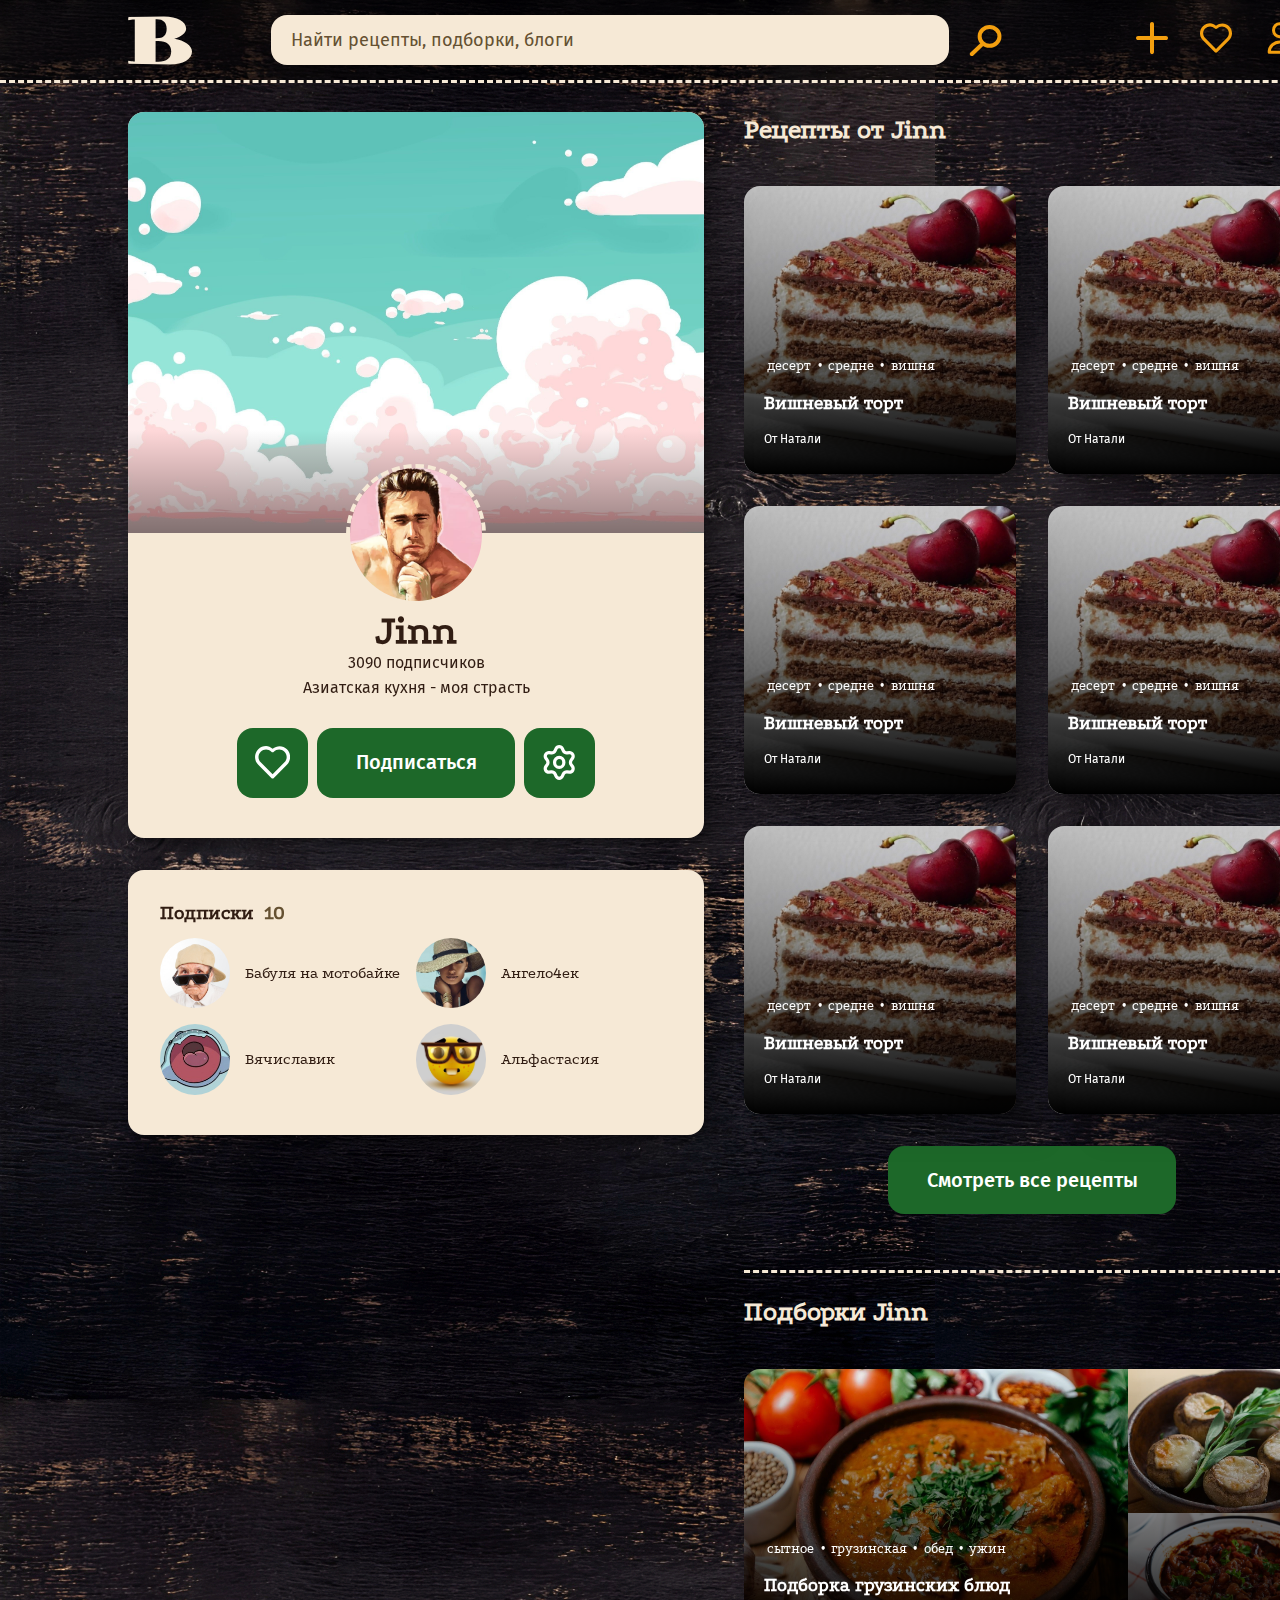
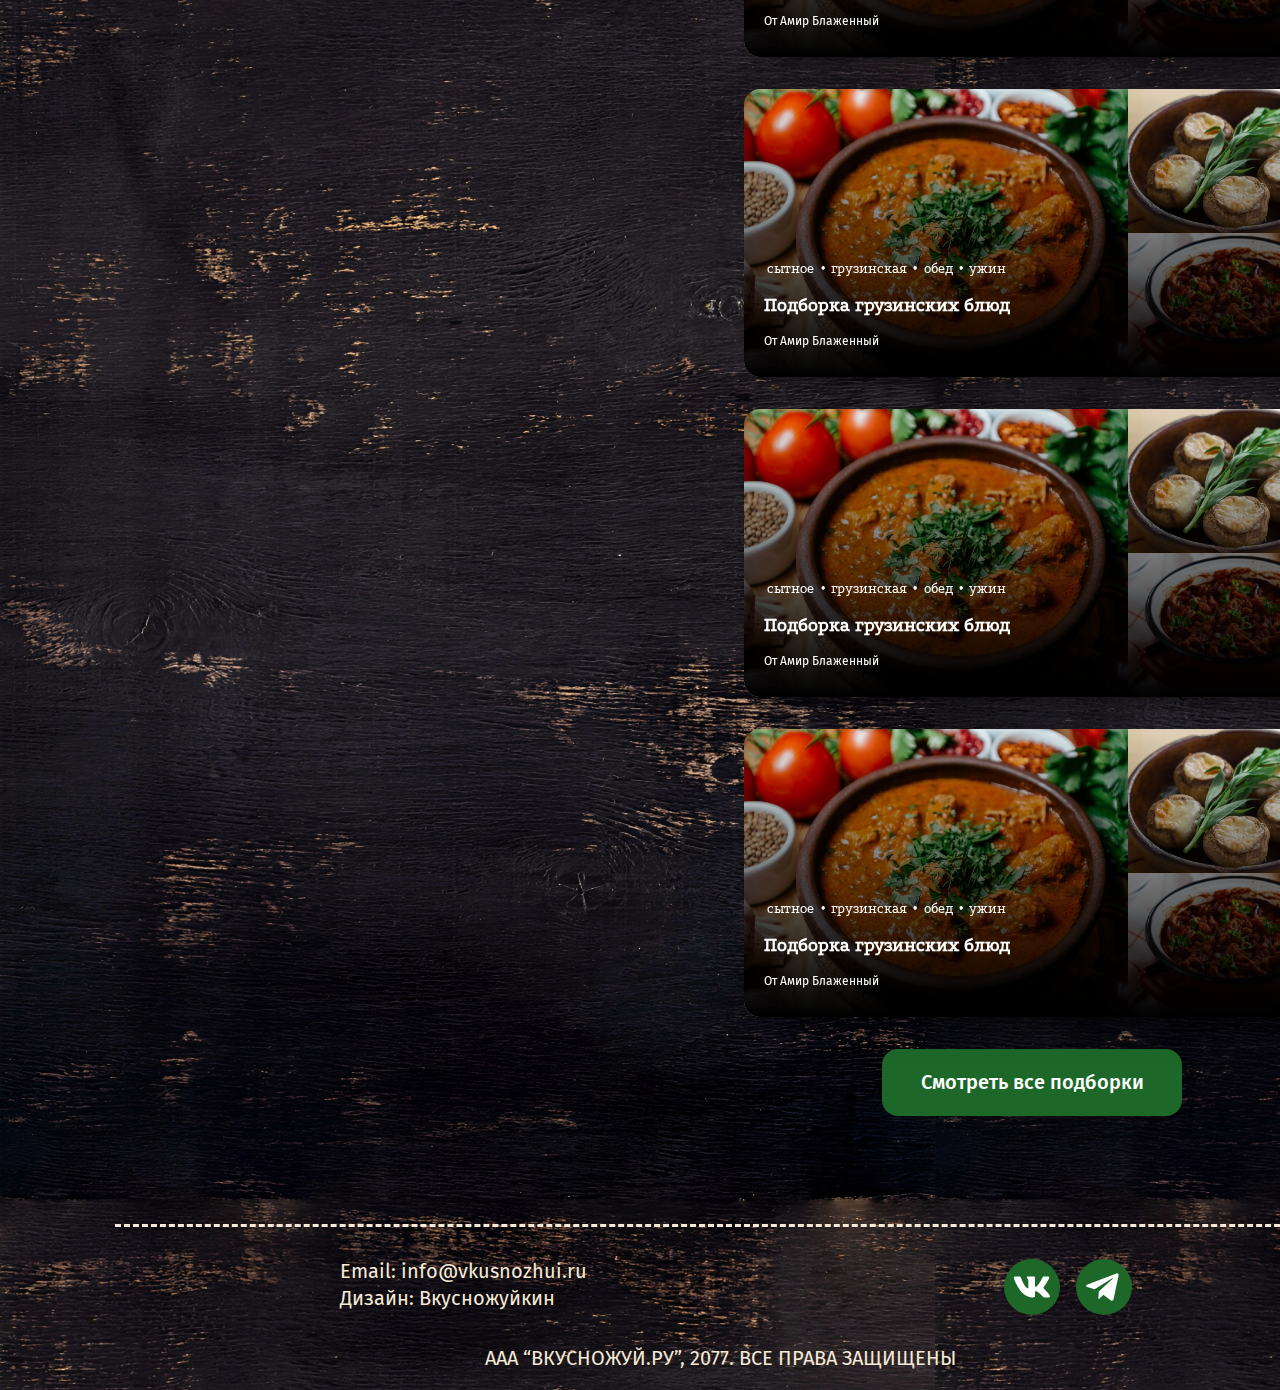
==== blog.html @ 27b890f5 "full-site" ====
<!DOCTYPE html>
<html lang="ru">
<head>
    <meta charset="UTF-8">
    <meta http-equiv="X-UA-Compatible" content="IE=edge">
    <meta name="viewport" content="width=device-width">
    <title>Jinn</title>

    <meta name="description" content="Ищи новые рецепты, сохраняй их в свою книгу и делись своими шедеврами с другими пользователями!"> 
    <!--Уникальное описание страницы. Используется парсерами URL-адресов в социальных сетях, таких как Twitter или Facebook.-->
    <meta property="og:title" content="Unique page title - My Site">
    <!--Изображение, отображаемое, когда вы делитесь ссылкой на страницу в социальных сетях, приложениях чата или других сайтах, которые очищают URL-адреса.-->
    <meta property="og:image" content="image.jpg">
    <meta name="theme-color" content="#311D13">
    <link rel="stylesheet" href="css/blog.css">
</head>
<body>
    <div class="container">
        <header class="header">
            <div class="container__header">
                <a href="./index.html" class="header__logo" style="background-image: url(../svg/logo.svg);"></a>  
                <div class="header__search">
                    <form class="search-form">
                        <div class="search-form__content">
                            <input class="search-form__input" type="text" placeholder="Найти рецепты, подборки, блоги">
                            <img class="search-form__button" src="svg/search.svg" alt="Найти">
                        </div>
                    </form>
                </div>
                <nav class="header__nav">
                    <ul class="header__nav-list">
                        <li class="header__nav-item">
                            <a href="./form-recept.html"><img class="header__nav-item-img" src="svg/plus.svg" alt="Записать новый рецепт"></a>
                        </li>
                        <li class="header__nav-item">
                            <a href="./search.html"><img class="header__nav-item-img" src="svg/heart.svg" alt="Моя книга рецептов"></a>
                        </li>
                        <li class="header__nav-item">
                            <a href="./blog.html"><img class="header__nav-item-img" src="svg/user.svg" alt="Моя страница"></a>
                        </li>
                    </ul>
                </nav>
            </div>
        </header>
        <main class="main-blog">
            <section class="main-blog__profile">
                <div class="main-blog__sticky">
                    <article class="main-blog__profile-user">
                        <div class="profile-user__background">
                            <div class="profile-user__background-overlay"></div>
                            <div class="profile-user__background-img" style="background-image: url(jpg/background-profile.jpg);"></div>
                        </div>
                        <div class="profile-user__avatar">
                            <a href="blog.html">
                                <div class="profile-user__circle">
                                    <div class="profile-user__avatar-img" style="background-image: url(jpg/avatar-jinn.jpg);"></div>
                                </div>
                            </a>
                        </div>
    
                        <div class="profile-user__info">
                            <h2 class="profile-user__info-name">Jinn</h2>
                            <div class="profile-user__info-subs">
                                <span class="info-subs__value">3090</span>
                                <span class="info-subs__value-type">подписчиков</span>
                            </div>
                            <p class="profile-user__info-desc">Азиатская кухня - моя страсть</p>
                        </div>
                        <div class="profile-user__buttons">
                            <button class="profile-user__button-main" >
                                <svg class="profile-user__button-icon">
                                    <use href="svg/sprite.svg#like"></use>
                                </svg>
                            </button>
                            <button class="profile-user__button">Подписаться</button>
                            <button class="profile-user__button-main" id="btn-setting">
                                <svg class="profile-user__button-icon">
                                    <use href="svg/sprite.svg#setting"></use>
                                </svg>
                            </button>
                        </div>
                    </article>
                    <article class="main-blog__profile-sub">
                        <div class="profile-sub__title">
                            <span class="profile-sub__title-type">Подписки</span>
                            <span class="profile-sub__title-value">10</span>
                        </div>
                        <div class="profile-sub__blogs">
                            <a href="#">
                                <div class="profile-sub__blog">
                                    <div class="blog__circle">
                                        <div class="blog__avatar" style="background-image: url(jpg/avatar-grand.jpg);"></div>
                                    </div>
                                    <p class="blog__name">Бабуля на мотобайке</p>
                                </div>
                            </a>
                            <a href="#">
                                <div class="profile-sub__blog">
                                    <div class="blog__circle">
                                        <div class="blog__avatar" style="background-image: url(jpg/avatar-angel.jpg);"></div>
                                    </div>
                                    <p class="blog__name">Ангело4ек</p>
                                </div>
                            </a>
                            <a href="#">
                                <div class="profile-sub__blog">
                                    <div class="blog__circle">
                                        <div class="blog__avatar" style="background-image: url(jpg/slav.jpg);"></div>
                                    </div>
                                    <p class="blog__name">Вячиславик</p>
                                </div>
                            </a>
                            <a href="#">
                                <div class="profile-sub__blog">
                                    <div class="blog__circle">
                                        <div class="blog__avatar" style="background-image: url(jpg/avatar-nast.jpg);"></div>
                                    </div>
                                    <p class="blog__name">Альфастасия</p>
                                </div>
                            </a>
                        </div>
                    </article>
                </div>
            </section>
            <section class="main-blog__content">
                <section class="main-blog__content-recepts">
                    <h2 class="recepts__title">Рецепты от Jinn</h2>
                    <div class="recepts__content">
                        <article class="recipe-modul">
                            <div class="recipe-module__overlay"></div>
                            <div class="recipe-module__image" style="background-image: url(jpg/preview/1.jpg);"></div>
                            <div class="recipe-module__content">
                                <ul class="recipe-block__tegs">
                                    <li class="recipe-block__tegs-item">
                                        <a class="recipe-block__tegs-a" href="#">десерт</a>
                                    </li>
                                    <li class="recipe-block__tegs-item">•</li>
                                    <li class="recipe-block__tegs-item">
                                        <a class="recipe-block__tegs-a" href="#">средне</a>
                                    </li>
                                    <li class="recipe-block__tegs-item">•</li>
                                    <li class="recipe-block__tegs-item">
                                        <a class="recipe-block__tegs-a" href="#">вишня</a>
                                    </li>
                                </ul>
                                <h3 сlass="recipe-block__chapter">Вишневый торт</h3>
                                <p class="recipe-block__user">От Натали</p>
                            </div>
                        </article>
                        <article class="recipe-modul">
                            <div class="recipe-module__overlay"></div>
                            <div class="recipe-module__image" style="background-image: url(jpg/preview/1.jpg);"></div>
                            <div class="recipe-module__content">
                                <ul class="recipe-block__tegs">
                                    <li class="recipe-block__tegs-item">
                                        <a class="recipe-block__tegs-a" href="#">десерт</a>
                                    </li>
                                    <li class="recipe-block__tegs-item">•</li>
                                    <li class="recipe-block__tegs-item">
                                        <a class="recipe-block__tegs-a" href="#">средне</a>
                                    </li>
                                    <li class="recipe-block__tegs-item">•</li>
                                    <li class="recipe-block__tegs-item">
                                        <a class="recipe-block__tegs-a" href="#">вишня</a>
                                    </li>
                                </ul>
                                <h3 сlass="recipe-block__chapter">Вишневый торт</h3>
                                <p class="recipe-block__user">От Натали</p>
                            </div>
                        </article>
                        <article class="recipe-modul">
                            <div class="recipe-module__overlay"></div>
                            <div class="recipe-module__image" style="background-image: url(jpg/preview/1.jpg);"></div>
                            <div class="recipe-module__content">
                                <ul class="recipe-block__tegs">
                                    <li class="recipe-block__tegs-item">
                                        <a class="recipe-block__tegs-a" href="#">десерт</a>
                                    </li>
                                    <li class="recipe-block__tegs-item">•</li>
                                    <li class="recipe-block__tegs-item">
                                        <a class="recipe-block__tegs-a" href="#">средне</a>
                                    </li>
                                    <li class="recipe-block__tegs-item">•</li>
                                    <li class="recipe-block__tegs-item">
                                        <a class="recipe-block__tegs-a" href="#">вишня</a>
                                    </li>
                                </ul>
                                <h3 сlass="recipe-block__chapter">Вишневый торт</h3>
                                <p class="recipe-block__user">От Натали</p>
                            </div>
                        </article>
                        <article class="recipe-modul">
                            <div class="recipe-module__overlay"></div>
                            <div class="recipe-module__image" style="background-image: url(jpg/preview/1.jpg);"></div>
                            <div class="recipe-module__content">
                                <ul class="recipe-block__tegs">
                                    <li class="recipe-block__tegs-item">
                                        <a class="recipe-block__tegs-a" href="#">десерт</a>
                                    </li>
                                    <li class="recipe-block__tegs-item">•</li>
                                    <li class="recipe-block__tegs-item">
                                        <a class="recipe-block__tegs-a" href="#">средне</a>
                                    </li>
                                    <li class="recipe-block__tegs-item">•</li>
                                    <li class="recipe-block__tegs-item">
                                        <a class="recipe-block__tegs-a" href="#">вишня</a>
                                    </li>
                                </ul>
                                <h3 сlass="recipe-block__chapter">Вишневый торт</h3>
                                <p class="recipe-block__user">От Натали</p>
                            </div>
                        </article>
                        <article class="recipe-modul">
                            <div class="recipe-module__overlay"></div>
                            <div class="recipe-module__image" style="background-image: url(jpg/preview/1.jpg);"></div>
                            <div class="recipe-module__content">
                                <ul class="recipe-block__tegs">
                                    <li class="recipe-block__tegs-item">
                                        <a class="recipe-block__tegs-a" href="#">десерт</a>
                                    </li>
                                    <li class="recipe-block__tegs-item">•</li>
                                    <li class="recipe-block__tegs-item">
                                        <a class="recipe-block__tegs-a" href="#">средне</a>
                                    </li>
                                    <li class="recipe-block__tegs-item">•</li>
                                    <li class="recipe-block__tegs-item">
                                        <a class="recipe-block__tegs-a" href="#">вишня</a>
                                    </li>
                                </ul>
                                <h3 сlass="recipe-block__chapter">Вишневый торт</h3>
                                <p class="recipe-block__user">От Натали</p>
                            </div>
                        </article>
                        <article class="recipe-modul">
                            <div class="recipe-module__overlay"></div>
                            <div class="recipe-module__image" style="background-image: url(jpg/preview/1.jpg);"></div>
                            <div class="recipe-module__content">
                                <ul class="recipe-block__tegs">
                                    <li class="recipe-block__tegs-item">
                                        <a class="recipe-block__tegs-a" href="#">десерт</a>
                                    </li>
                                    <li class="recipe-block__tegs-item">•</li>
                                    <li class="recipe-block__tegs-item">
                                        <a class="recipe-block__tegs-a" href="#">средне</a>
                                    </li>
                                    <li class="recipe-block__tegs-item">•</li>
                                    <li class="recipe-block__tegs-item">
                                        <a class="recipe-block__tegs-a" href="#">вишня</a>
                                    </li>
                                </ul>
                                <h3 сlass="recipe-block__chapter">Вишневый торт</h3>
                                <p class="recipe-block__user">От Натали</p>
                            </div>
                        </article>
                    </div>
                    <button class="recepts__button">Смотреть все рецепты</button>
                </section>
                <section class="main-blog__content-compilations">
                    <h2 class="compilations__title">Подборки Jinn</h2>
                    <div class="compilations__content">
                        <article class="compil-modul">
                            <div class="recipe-module__overlay"></div>
                            <div class="compil-module__image" style="background-image: url(jpg/preview/2.jpg);"></div>
                            <div class="comil-module__image-2" style="background-image: url(jpg/preview/4.jpg);"></div>
                            <div class="comil-module__image-3" style="background-image: url(jpg/preview/3.jpg);"></div>                        
                            <div class="recipe-module__content">
                                <ul class="recipe-block__tegs">
                                    <li class="recipe-block__tegs-item">
                                        <a class="recipe-block__tegs-a" href="#">сытное</a>
                                    </li>
                                    <li class="recipe-block__tegs-item">•</li>
                                    <li class="recipe-block__tegs-item">
                                        <a class="recipe-block__tegs-a" href="#">грузинская</a>
                                    </li>
                                    <li class="recipe-block__tegs-item">•</li>
                                    <li class="recipe-block__tegs-item">
                                        <a class="recipe-block__tegs-a" href="#">обед</a>
                                    </li>
                                    <li class="recipe-block__tegs-item">•</li>
                                    <li class="recipe-block__tegs-item">
                                        <a class="recipe-block__tegs-a" href="#">ужин</a>
                                    </li>
                                </ul>
                                <h3 сlass="recipe-block__chapter">Подборка грузинских блюд</h3>
                                <p class="recipe-block__user">От Амир Блаженный</p>
                            </div>
                        </article>
                        <article class="compil-modul">
                            <div class="recipe-module__overlay"></div>
                            <div class="compil-module__image" style="background-image: url(jpg/preview/2.jpg);"></div>
                            <div class="comil-module__image-2" style="background-image: url(jpg/preview/4.jpg);"></div>
                            <div class="comil-module__image-3" style="background-image: url(jpg/preview/3.jpg);"></div>                        
                            <div class="recipe-module__content">
                                <ul class="recipe-block__tegs">
                                    <li class="recipe-block__tegs-item">
                                        <a class="recipe-block__tegs-a" href="#">сытное</a>
                                    </li>
                                    <li class="recipe-block__tegs-item">•</li>
                                    <li class="recipe-block__tegs-item">
                                        <a class="recipe-block__tegs-a" href="#">грузинская</a>
                                    </li>
                                    <li class="recipe-block__tegs-item">•</li>
                                    <li class="recipe-block__tegs-item">
                                        <a class="recipe-block__tegs-a" href="#">обед</a>
                                    </li>
                                    <li class="recipe-block__tegs-item">•</li>
                                    <li class="recipe-block__tegs-item">
                                        <a class="recipe-block__tegs-a" href="#">ужин</a>
                                    </li>
                                </ul>
                                <h3 сlass="recipe-block__chapter">Подборка грузинских блюд</h3>
                                <p class="recipe-block__user">От Амир Блаженный</p>
                            </div>
                        </article>
                        <article class="compil-modul">
                            <div class="recipe-module__overlay"></div>
                            <div class="compil-module__image" style="background-image: url(jpg/preview/2.jpg);"></div>
                            <div class="comil-module__image-2" style="background-image: url(jpg/preview/4.jpg);"></div>
                            <div class="comil-module__image-3" style="background-image: url(jpg/preview/3.jpg);"></div>                        
                            <div class="recipe-module__content">
                                <ul class="recipe-block__tegs">
                                    <li class="recipe-block__tegs-item">
                                        <a class="recipe-block__tegs-a" href="#">сытное</a>
                                    </li>
                                    <li class="recipe-block__tegs-item">•</li>
                                    <li class="recipe-block__tegs-item">
                                        <a class="recipe-block__tegs-a" href="#">грузинская</a>
                                    </li>
                                    <li class="recipe-block__tegs-item">•</li>
                                    <li class="recipe-block__tegs-item">
                                        <a class="recipe-block__tegs-a" href="#">обед</a>
                                    </li>
                                    <li class="recipe-block__tegs-item">•</li>
                                    <li class="recipe-block__tegs-item">
                                        <a class="recipe-block__tegs-a" href="#">ужин</a>
                                    </li>
                                </ul>
                                <h3 сlass="recipe-block__chapter">Подборка грузинских блюд</h3>
                                <p class="recipe-block__user">От Амир Блаженный</p>
                            </div>
                        </article>
                        <article class="compil-modul">
                            <div class="recipe-module__overlay"></div>
                            <div class="compil-module__image" style="background-image: url(jpg/preview/2.jpg);"></div>
                            <div class="comil-module__image-2" style="background-image: url(jpg/preview/4.jpg);"></div>
                            <div class="comil-module__image-3" style="background-image: url(jpg/preview/3.jpg);"></div>                        
                            <div class="recipe-module__content">
                                <ul class="recipe-block__tegs">
                                    <li class="recipe-block__tegs-item">
                                        <a class="recipe-block__tegs-a" href="#">сытное</a>
                                    </li>
                                    <li class="recipe-block__tegs-item">•</li>
                                    <li class="recipe-block__tegs-item">
                                        <a class="recipe-block__tegs-a" href="#">грузинская</a>
                                    </li>
                                    <li class="recipe-block__tegs-item">•</li>
                                    <li class="recipe-block__tegs-item">
                                        <a class="recipe-block__tegs-a" href="#">обед</a>
                                    </li>
                                    <li class="recipe-block__tegs-item">•</li>
                                    <li class="recipe-block__tegs-item">
                                        <a class="recipe-block__tegs-a" href="#">ужин</a>
                                    </li>
                                </ul>
                                <h3 сlass="recipe-block__chapter">Подборка грузинских блюд</h3>
                                <p class="recipe-block__user">От Амир Блаженный</p>
                            </div>
                        </article>
                    </div>
                    <button class="compilations__button">Смотреть все подборки</button>
                </section>
            </section>
        </main> 
        <footer class="footer">
            <div class="container__footer">
                <ul class="footer__info">
                    <li class="footer__info-item">Email: info@vkusnozhui.ru</li>
                    <li class="footer__info-item">Дизайн: Вкусножуйкин</li>
                </ul>
                <ul class="footer__social">
                    <a href="#" class="footer__social-item" style="background-image: url(../svg/VK.svg);"></a>
                    <a href="#" class="footer__social-item" style="background-image: url(../svg/TG.svg);"></a>  
                </ul>
            </div>
            <p class="footer__copyright">ААА “ВКУСНОЖУЙ.РУ”, 2077. ВСЕ ПРАВА ЗАЩИЩЕНЫ</p>
        </footer>
        <div class="overlay-modal" id="modal-setting">
            <dialog class="modal-setting">
                <div class="modal-setting__content">
                    <div class="modal-setting__content-head">
                        <p class="content-head__title">Настройки</p>
                        <button class="content-head__close" id="close-modal" type="button">
                            <svg class="content-head__close-icon">
                                <use href="svg/sprite.svg#close"></use>
                            </svg>                            
                        </button>
                    </div>
                    <div class="modal-setting__content-sections">
                        <div class="content-sections__item active" id="btn-profile">Профиль</div>
                        <div class="content-sections__item" id="btn-security">Безопасность</div>
                    </div>
                    <div class="modal-setting__content-settings">
                        <form class="content-settings__profile" id="profile">
                            <div class="profile__background">
                                <button class="profile__background-button">Загрузить фон профиля</button>
                                <div class="profile__background-overlay"></div>
                                <div class="profile__background-img" style="background-image: url(jpg/background-profile.jpg);"></div>
                            </div>
                            <div class="profile__avatar">
                                <div class="profile__circle">
                                    <div class="profile__avatar-img" style="background-image: url(jpg/avatar-jinn.jpg);"></div>
                                </div>
                            </div>
                            <div class="profile__info">
                                <button class="profile__button">Загрузить аватар</button>
                                <input type="text" class="profile__input" placeholder="Jinn">
                                <textarea class="profile__desc" placeholder="Азиатская кухня - моя страсть"></textarea>
                                <button class="profile__button">Сохранить</button>
                            </div>
                        </form>
                        <form class="content-settings__security" id="security">
                            <p class="security__title">Пароль</p>
                            <input type="password" class="security-form__password" placeholder="Введите текущий пароль">
                            <input type="password" class="security-form__password" placeholder="Введите новый пароль">
                            <input type="password" class="security-form__password" placeholder="Введите повтор нового пароля">
                            <p class="security__title">Email</p>
                            <p class="security__email">Почта профиля: Jinn@email.com</p>
                            <input type="email" class="security-form__email-new" placeholder="Введите новый email адрес">
                            <button class="security__button">Сохранить</button>
                        </form>
                    </div>
                </div>
            </dialog>
        </div>
    </div>
    <script defer src="js/blog.js"></script>
</body>
</html>
---- css/blog.css ----
@import url(style.css);

/* База */
body {
    background-image: url(../jpg/wood.jpg);
    background-repeat: repeat;
}

.footer {
    color: #F6E9D6;
}

.container__footer {
    border-top: 3px dashed #F6E9D6;
}

/* Модальное окно */
.overlay-modal {
    position: fixed;
    left: 0;
    top: 0;
    overflow-y: auto;
    width: 100%;
    height: 100%;
    z-index: 2;
    background-color: rgba(0, 0, 0, 0.3);
    visibility: hidden;
    opacity: 0;
    transition: opacity .4s, visibility .4s;
}

.overlay-modal.open {
    visibility: visible;
    opacity: 1;
}

/* База настроек */
.modal-setting {
    display: flex;
    flex-direction: column;
    padding: 1.3rem 3rem 3rem 3.3rem;
    margin-top: 7rem;
    transform: scale(0.9);
}

.modal-setting::-webkit-scrollbar {
   display: none;      
}

.overlay-modal.open .modal-setting{
    transform: scale(1);
    transition: transform .8s;
}

.modal-setting__content {
    display: flex;
    flex-direction: column;
}

.modal-setting__content-head {
    display: flex;
    flex-direction: row;
    align-items: center;
    justify-content: space-between;
}

.content-head__title {
    font-size: 2.5rem;
    font-weight: bold;
    font-family: "Podkova Regular", sans-serif;
}

.content-head__close {
    display: flex;
    justify-content: space-evenly;
    justify-items: center;
    align-items: center;
    background-color: #1D6829;
    border-radius: 100%;
    width: 3.125rem;
    height: 3.125rem;
    padding: 0;
    cursor: pointer;
}

.content-head__close:hover,
.content-head__close:focus {
    background: #0f521c;
}

.content-head__close-icon {
    width: 1.6rem;
    height: 1.6rem;
    transform: rotate(45deg);
    transform-origin: center center;
}

.modal-setting__content-sections {
    display: flex;
    justify-content: space-between;
    width: 20.3rem;
    margin-bottom: 1.5rem;
}

.content-sections__item {
    font-size: 1.5rem;
    font-weight: bold;
    font-family: "Podkova Regular", sans-serif;
    padding: 1rem 0;
    cursor: pointer;
    transition: 0.3s;
    animation: fadeIn 0.4s;
    transition: 0.3s;
}

.content-sections__item:hover {
    transform: scale(1.2);
}

.content-sections__item.active {
    transform: none;
    border-bottom: 5px solid #1D6829;
}

.content-sections__item.active:hover {
    transform: none;
}

.modal-setting__content-settings {
    display: flex;
    flex-direction: column;
    justify-content: space-between;
    width: 36.3rem;
}

/* Настройки профиля */
.content-settings__profile {
    display: flex;
    flex-direction: column;
    justify-content: center;
    align-items: center;
    animation: fadeIn 0.4s;
    transition: 0.3s;
}

.profile__background {
    display: flex;
    justify-content: center;
    width: 100%;
    height: 26.3rem;
    position: relative;
    overflow: hidden;
    border-radius: 1rem;
    border: 2px dashed #311D13;
}

.profile__background-button {
    height: 3.5rem;
    position: absolute;
    background-color: #1D6829;
    z-index: 3;
}

.profile__background-button:hover {
    background: #0f521c;
}

.profile__background-overlay {
    position: absolute;
    width: 100%;
    height: 100%;
    background: linear-gradient(0deg, rgba(0, 0, 0, 0.41) 0%, rgba(0, 0, 0, 0.00) 24.49%);
    z-index: 2;
}

.profile__background-img {
    display: flex;
    position: absolute;
    width: 100%;
    height: 100%;
    background-size: cover; 
    z-index: 1;
}

.profile__avatar {
    display: flex;
    justify-content: center;
    width: 36.3rem;
    position: absolute;
    z-index: 2;
    margin-top: -13rem;
}

.profile__circle {
    display: flex;
    align-items: center;
    justify-content: center;
    position: relative;
    width: 12.2rem;
    height: 12.2rem;
    border-radius: 100%;
    border: 4px dashed #F6E9D6;
    overflow: hidden;
}

.profile__avatar-img {
    width: 100%;
    height: 100%;
    background-size: cover;
}

.profile__info {
    display: flex;
    flex-direction: column;
    margin-top: 5rem;
}

.profile__button {
    align-self: center;
    background-color: #1D6829;
}

.profile__button:hover {
    background: #0f521c;
}

.profile__input {
    width: 22rem;
    height: 2rem;
    border-radius: 1rem;
    color: #311D13; 
    font-size: 1rem;
    padding: 1rem 1.25rem;
    background: #F2DBBA;
    margin: 2rem 0 0.5rem 0;
}

.profile__desc {
    width: 22rem;
    height: 10rem;
    border-radius: 1rem;
    color: #311D13; 
    font-size: 1rem;
    padding: 1rem 1.25rem;
    background: #F2DBBA;
    margin: 0.5rem 0 2.5rem 0;
    resize: none;
}

/* Настройки безопасности */
.content-settings__security {
    display: none;
    flex-direction: column;
    animation: fadeIn 0.4s;
    transition: 0.3s;
}

.security__title {
    font-size: 2rem;
    font-weight: bold;
    font-family: "Podkova Regular", sans-serif;
    margin: 0;
}

.security-form__password,
.security-form__email-new {
    width: 22rem;
    height: 2rem;
    border-radius: 1rem;
    color: #311D13; 
    font-size: 1.2rem;
    padding: 1rem 1.25rem;
    background: #F2DBBA;
    margin:  0.63rem 0;
}

.security__email {
    font-size: 1.25rem;
    font-weight: bold;
    font-family: "Podkova Regular", sans-serif;
    margin:  0.63rem 0;
}

.security__button {
    margin-top: 2rem;
    align-self: flex-end;
    background-color: #1D6829;
}

.security__button:hover {
    background: #0f521c;
}

/* main */
.main-blog {
    display: flex;
    justify-content: space-between;
    padding: 6.7rem 8rem;
}

/* Профиль */
.main-blog__profile {
    display: flex;
    flex-direction: column;
    width: 36rem;
    margin-right: 2.5rem;
}

.main-blog__sticky {
    display: inline-flex;
    flex-direction: column;
    position: sticky;
    top: 7rem;
}

/* user */
.main-blog__profile-user {
    display: flex;
    flex-direction: column;
    background-color: #F6E9D6;
    border-radius: 1rem;
    margin-bottom: 2rem;
    box-shadow: 
    2px 2px 7px 0px rgba(0, 0, 0, 0.20), 
    10px 9px 13px 0px rgba(0, 0, 0, 0.17), 
    22px 20px 18px 0px rgba(0, 0, 0, 0.10), 
    38px 36px 21px 0px rgba(0, 0, 0, 0.03), 
    60px 56px 23px 0px rgba(0, 0, 0, 0.00);
}

.profile-user__background {
    display: flex;
    width: 100%;
    height: 26.3rem;
    position: relative;
    overflow: hidden;
    border-radius: 1rem 1rem 0 0;
}

.profile-user__background-overlay {
    position: absolute;
    width: 100%;
    height: 100%;
    background: linear-gradient(0deg, rgba(0, 0, 0, 0.41) 0%, rgba(0, 0, 0, 0.00) 24.49%);
    z-index: 2;
}

.profile-user__background-img {
    display: flex;
    position: absolute;
    width: 100%;
    height: 100%;
    background-size: cover; 
    z-index: 1;
}

.profile-user__avatar {
    display: flex;
    justify-content: center;
    width: 36rem;
    position: absolute;
    z-index: 2;
    margin-top: 22rem;
}

.profile-user__circle {
    display: flex;
    align-items: center;
    justify-content: center;
    position: relative;
    width: 8.3rem;
    height: 8.3rem;
    border-radius: 100%;
    border: 4px dashed #F6E9D6;
    overflow: hidden;
}

.profile-user__avatar-img {
    width: 100%;
    height: 100%;
    background-size: cover;
}

.profile-user__info {
    display: flex;
    flex-direction: column;
    align-items: center;
    width: 36rem;
    margin-top: 4.7rem;
}

.profile-user__info-name {
    font-family: "Podkova Regular", sans-serif;
    font-size: 2.5rem;
    font-weight: bold;
    margin: 0;
}

.profile-user__info-desc {
    margin: 0.4rem 0;
}

.profile-user__buttons {
    display: flex;
    justify-content: center;
    margin: 1.5rem 0 2.5rem 0;
}

.profile-user__button-main {
    display: flex;
    justify-content: center;
    align-items: center;
    background: #1D6829;
    border-radius: 1rem;
    padding: 0;
    width: 4.4rem;
    height: 4.4rem;
    margin: 0 0.3rem;
}

.profile-user__button-main:hover {
    background: #0f521c;
}

.profile-user__button-icon {
    width: 2.2rem;
    height: 2.3rem;
}

.profile-user__button {
    background: #1D6829;
    margin: 0 0.3rem;
}

.profile-user__button:hover {
    background: #0f521c;
}

/* subs */
.main-blog__profile-sub {
    display: flex;
    flex-direction: column;
    background-color: #F6E9D6;
    border-radius: 1rem;
    padding: 2rem;
    box-shadow: 
    2px 2px 7px 0px rgba(0, 0, 0, 0.20), 
    10px 9px 13px 0px rgba(0, 0, 0, 0.17), 
    22px 20px 18px 0px rgba(0, 0, 0, 0.10), 
    38px 36px 21px 0px rgba(0, 0, 0, 0.03), 
    60px 56px 23px 0px rgba(0, 0, 0, 0.00);
}

.profile-sub__title {
    display: flex;
    justify-content: space-between;
    width: 7.8rem;
    font-family: "Podkova Regular", sans-serif;
    font-size: 1.25rem;
    font-weight: bold;
}

.profile-sub__title-typ {
    margin-bottom: 0.3rem;
}

.profile-sub__title-value {
    color: #655132;
    margin-bottom: 0.3rem;
}

.profile-sub__blogs {
    display: flex;
    flex-wrap: wrap;
    justify-content: space-between;
    
}

.profile-sub__blog {
    display: flex;
    flex-wrap: nowrap;
    align-items: center;
    width: 16rem;
    margin: 0.5rem 0;
}

.blog__circle {
    display: flex;
    align-items: center;
    justify-content: center;
    position: relative;
    width: 4.4rem;
    height: 4.4rem;
    border-radius: 100%;
    overflow: hidden;
}

.blog__avatar {
    width: 100%;
    height: 100%;
    background-size: cover;
}

.blog__name {
    font-family: "Podkova Regular", sans-serif;
    margin: 0  0.5rem 0  0.9rem;
}

/* Контент */
.main-blog__content {
    display: flex;
    flex-direction: column;
}

.main-blog__content-recepts {
    display: flex;
    flex-direction: column;
    border-bottom: 0.2rem dashed #F6E9D6;
    padding-bottom: 3.5rem;
}

.recepts__content {
    display: flex;
    justify-content: space-between;
    flex-wrap: wrap;
    margin-top: 2rem;
    flex-wrap:wrap;
}

.recepts__title {
    color: #F6E9D6;
    font-family: "Podkova Regular", sans-serif;
    font-weight: bold;
    font-size: 1.7rem;
    margin: 0.5rem 0;
}

.recepts__button {
    background: #1D6829;
    align-self: center;
    justify-content: center;
}

.recepts__button:hover {
    background: #0f521c;
}

.main-blog__content-compilations {
    display: flex;
    flex-direction: column;
    margin-top: 1rem;
}

.compilations__title {
    color: #F6E9D6;
    font-family: "Podkova Regular", sans-serif;
    font-weight: bold;
    font-size: 1.7rem;
    margin: 0.5rem 0;
}

.compilations__content {
    display: flex;
    justify-content: space-between;
    flex-wrap: wrap;
    margin-top: 2rem;
    flex-wrap:wrap;
}

.compilations__button {
    background: #1D6829;
    align-self: center;
    justify-content: center;
}

.compilations__button:hover {
    background-color: #0f521c;
}


/* Модули*/

.recipe-modul {
    display: flex;
    width: 17rem; 
    height: 18rem;
    flex-direction: column;
    justify-content: flex-end;
    position: relative;
    border-radius: 1rem;
    overflow: hidden;
    margin-bottom: 2rem;
}

.compil-modul {
    display: flex;
    width: 36rem; 
    height: 18rem;
    flex-direction: column;
    justify-content: flex-end;
    position: relative;
    border-radius: 1rem;
    overflow: hidden;
    margin-bottom: 2rem;
}

.recipe-module__image {
    position: absolute;
    background-size: cover;
    width: 100%;
    height: 100%;
    z-index: -2;
}

.compil-module__image {
    position: absolute;
    background-size: cover;
    width: 24rem;
    height: 18rem;
    z-index: -2;
}

.comil-module__image-2 {
    position: absolute;
    background-size: cover;
    width: 13rem;
    height: 9rem;
    left: 24rem;
    z-index: -2;
}

.comil-module__image-3 {
    position: absolute;
    background-size: cover;
    width: 13rem;
    height: 9rem;
    left: 24rem;
    bottom: 9rem;
    z-index: -2;
}

.recipe-module__overlay {
    position: absolute;
    width: 100%;
    height: 100%;
    background: linear-gradient(#00000000, #000000);
    z-index: -1;
}

.recipe-module__content {
    width: auto;
    height: 7rem;
    color:white;
    padding: 1.25rem;
}

.recipe-block__tegs {
    display: flex;
    padding: 0;
}

.recipe-block__tegs-item {
    font-family: "Podkova Regular", sans-serif;
    font-size: 0.87rem;
    margin: 0 0.2rem;
}

.recipe-block__tegs-a {
    color:white;    
}

.recipe-block__chapter {
    width: 21rem;
    height: auto;
    vertical-align: top;
    font-size: 1.25rem;
    margin: 0;
}

.recipe-block__user {
    font-size: 0.75rem;
}

@media (max-width: 68rem) {
    .main-blog {
        padding: 6.2rem 1.25rem 2rem 1.25rem;
    }

    .main-blog__profile {
        width: 31rem;
        margin-right: 3.5rem;
    }

    .profile-user__background {
        height: 30.3rem;
    }

    .profile-user__avatar {
        width: 31rem;
        margin-top: 26rem;
    }

    .profile-user__info {
        width: 31rem;
    }

    .profile-user__button-main {
        display: flex;
        justify-content: center;
        align-items: center;
        background: #1D6829;
        border-radius: 1rem;
        padding: 0;
        width: 3.5rem;
        height: 3.5rem;
        margin: 0 0.3rem;
    }
    
    .profile-user__button-icon {
        width: 2rem;
        height: 2.1rem;
    }
    
    .profile-user__button {
        height: 3.5rem;
        font-size: 1.1rem;
    }

    .main-blog__profile-sub {
        padding: 1.5rem;
        top: 58rem;
    }

    .profile-sub__blog {
        width: 13.5rem;
        margin: 0.5rem 0;
    }
    
    .blog__circle {
        width: 3.75rem;
        height: 3.75rem;
    }

    .blog__name {
        font-size: 0.9rem;
        margin: 0  0.3rem 0  0.5rem;
    }

    .recipe-modul {
        width: 14rem; 
        height: 15rem;
    }
    
    .compil-modul {
        width: 31rem; 
        height: 15rem;
    }
    
    .compil-module__image {
        width: 20rem;
        height: 15rem;
    }
      
    .comil-module__image-2 {
        position: absolute;
        background-size: cover;
        width: 10rem;
        height: 7.5rem;
        left: 20rem;
        z-index: -2;
    }
      
    .comil-module__image-3 {
        position: absolute;
        background-size: cover;
        width: 10rem;
        height: 7.5rem;
        left: 20rem;
        bottom: 7.5rem;
        z-index: -2;
    }
    
    .recipe-module__content {
        width: auto;
        height: 5rem;
        color:white;
    }
    
    .recipe-block__tegs {
        display: flex;
        padding: 0;
        margin: 0;
    }

    .recepts__button {
        font-size: 1rem;
        height: 3.6rem;
    }

    .compilations__button {
        font-size: 1rem;
        height: 3.6rem;
    }
}

@media (max-width: 20rem) {
    .modal-setting {
        max-width: 100%;
        padding: 1.25rem;
        margin-top: 5rem;
        border-radius: 0.5rem;
    }

    .modal-setting__content-settings {
        display: flex;
        flex-direction: column;
        justify-content: space-between;
        width: 17.5rem;
    }

    .content-head__title {
        font-size: 1.6rem;
        margin: 0.4rem 0;
    }

    .content-head__close {
        width: 2rem;
        height: 2rem;
    }

    .content-head__close-icon {
        width: 1.1rem;
        height: 1.1rem;
    }

    .modal-setting__content-sections {
        width: 14rem;
        margin-bottom: 1rem;
    }

    .content-sections__item {
        font-size: 1.1rem;
        padding: 1rem 0;
    }



    .content-sections__item.active {
        border-bottom: 3px solid #1D6829;
    }

    .profile__background {
        height: 10.3rem;
        border-radius: 0.5rem;
    }

    .profile__background-button {
        height: 2.1rem;
        z-index: 3;
        font-size: 0.6rem;
    }

    .profile__avatar {
        width: 17.5rem;
        position: absolute;
        z-index: 2;
        margin-top: -18rem;
    }

    .profile__circle {
        width: 6.25rem;
        height: 6.25rem;
        border: 3px dashed #F6E9D6;
    }

    .profile__info {
        margin-top: 4.5rem;
    }

    .profile__button {
        font-size: 0.6rem;
        padding:  0.6rem 1.25rem;
    }

    .profile__input {
        align-self: center;
        width: 16rem;
        height: 2rem;
        font-size: 0.8rem;
        padding: 0.5rem 1rem;
        margin: 1.5rem 0 0.6rem 0;
    }

    .profile__desc {
        align-self: center;
        width: 16rem;
        height: 10rem;
        font-size: 0.8rem;
        padding: 1rem;
        background: #F2DBBA;
        margin: 0.5rem 0 1.8rem 0;
        resize: none;
    }

    .security__title {
        font-size: 1.3rem;
    }

    .security-form__password,
    .security-form__email-new {
        width: 15rem;
        height: 1.5rem;
        border-radius: 0.5rem;
        font-size: 1rem;
        padding: 0.8rem 1.25rem;
        margin:  0.55rem 0;
    }

    .security__email {
        font-size: 1rem;
        margin:  0.63rem 0;
    }
    
    .security__button {
        margin-top: 1.4rem;
        align-self: center;
        background-color: #1D6829;
        font-size: 0.8rem;
        padding: 0.7rem 1.5rem;
    }


    .main-blog {
        flex-direction: column;
        padding: 4.7rem 0 3rem 0;
    }

    .main-blog__profile {
        display: flex;
        flex-direction: column;
        width: 20rem;
        margin-right: 0;
    }

    .main-blog__sticky {
        position: static;
    }

    .main-blog__profile-user {
        margin-bottom: 2rem;
        border-radius: 0.5rem;
    }

    .profile-user__background {
        height: 12.5rem;
        position: relative;
        overflow: hidden;
        border-radius: 0.5rem 0.5rem 0 0;
    }

    .profile-user__avatar {
        display: flex;
        justify-content: center;
        width: 20rem;
        position: absolute;
        z-index: 2;
        margin-top: 10.1rem;
    }
    
    .profile-user__circle {
        width: 4.7rem;
        height: 4.7rem;
        border: 3px dashed #F6E9D6;
    }
    
    .profile-user__info {
        width: 20rem;
        margin-top: 2.75rem;
    }

    .profile-user__info-name {
        font-size: 1.6rem;
    }

    .info-subs__value-type {
        font-size: 0.7rem;
    }

    .info-subs__value {
        font-size: 0.7rem;
    }
    .profile-user__info-desc {
        font-size: 0.7rem;
    }

    .profile-user__buttons {
        margin: 1rem 0 2rem 0;
    }

    .profile-user__button-main {
        border-radius: 0.5rem;
        width: 2.5rem;
        height: 2.5rem;
        margin: 0 0.3rem;
    }
    
    .profile-user__button-icon {
        width: 1.5rem;
        height: 1.6rem;
    }
    
    .profile-user__button {
        font-size: 0.8rem;
        height: 2.5rem;
    }

    .main-blog__profile-sub {
        border-radius: 0.5rem;
    }
    
    .profile-sub__blog {
        width: 14rem;
    }

    .blog__circle {
        width: 3.5rem;
        height: 3.5rem;
    }

    .blog__name {
        font-size: 0.95rem;
    }

    .main-blog__content {
        display: flex;
        flex-direction: column;
        margin-top: 2rem;
        padding: 0 1.5rem;
        border-top: 0.2rem dashed #F6E9D6;

    }

    .recepts__content {
        display: flex;
        justify-content: space-between;
        flex-wrap: wrap;
        margin-top: 0.5rem;
        flex-wrap:wrap;
    }

    .recepts__title {
        font-size: 1.2rem;
        margin: 1rem 0;
    }

    .recepts__button {
        border-radius: 0.7rem;
    }

    .compilations__button{
        border-radius: 0.7rem;
    }

    .recipe-modul {
        width: 8rem; 
        height: 8rem;
        border-radius: 0.7rem;
    }
    
    .compil-modul {
        width: 17.5rem; 
        height: 8rem;
        border-radius: 0.7rem;
    }
    
    .compil-module__image {
        width: 11rem;
        height: 8rem;
    }
      
    .comil-module__image-2 {
        width: 7rem;
        height: 4rem;
        left: 11rem;
    }
      
    .comil-module__image-3 {
        width: 7rem;
        height: 4rem;
        left: 11rem;
        bottom: 4rem;
    }
    
    .recipe-module__content {
        width: auto;
        height: 4rem;
        padding: 0.6rem;
    }
    
    .recipe-block__tegs-item {
        font-size: 0.4rem;
        margin: 0 0.1rem;
    }

    h3 {
        font-size: 0.7rem;
        margin-top: 0.5rem;
    }
}
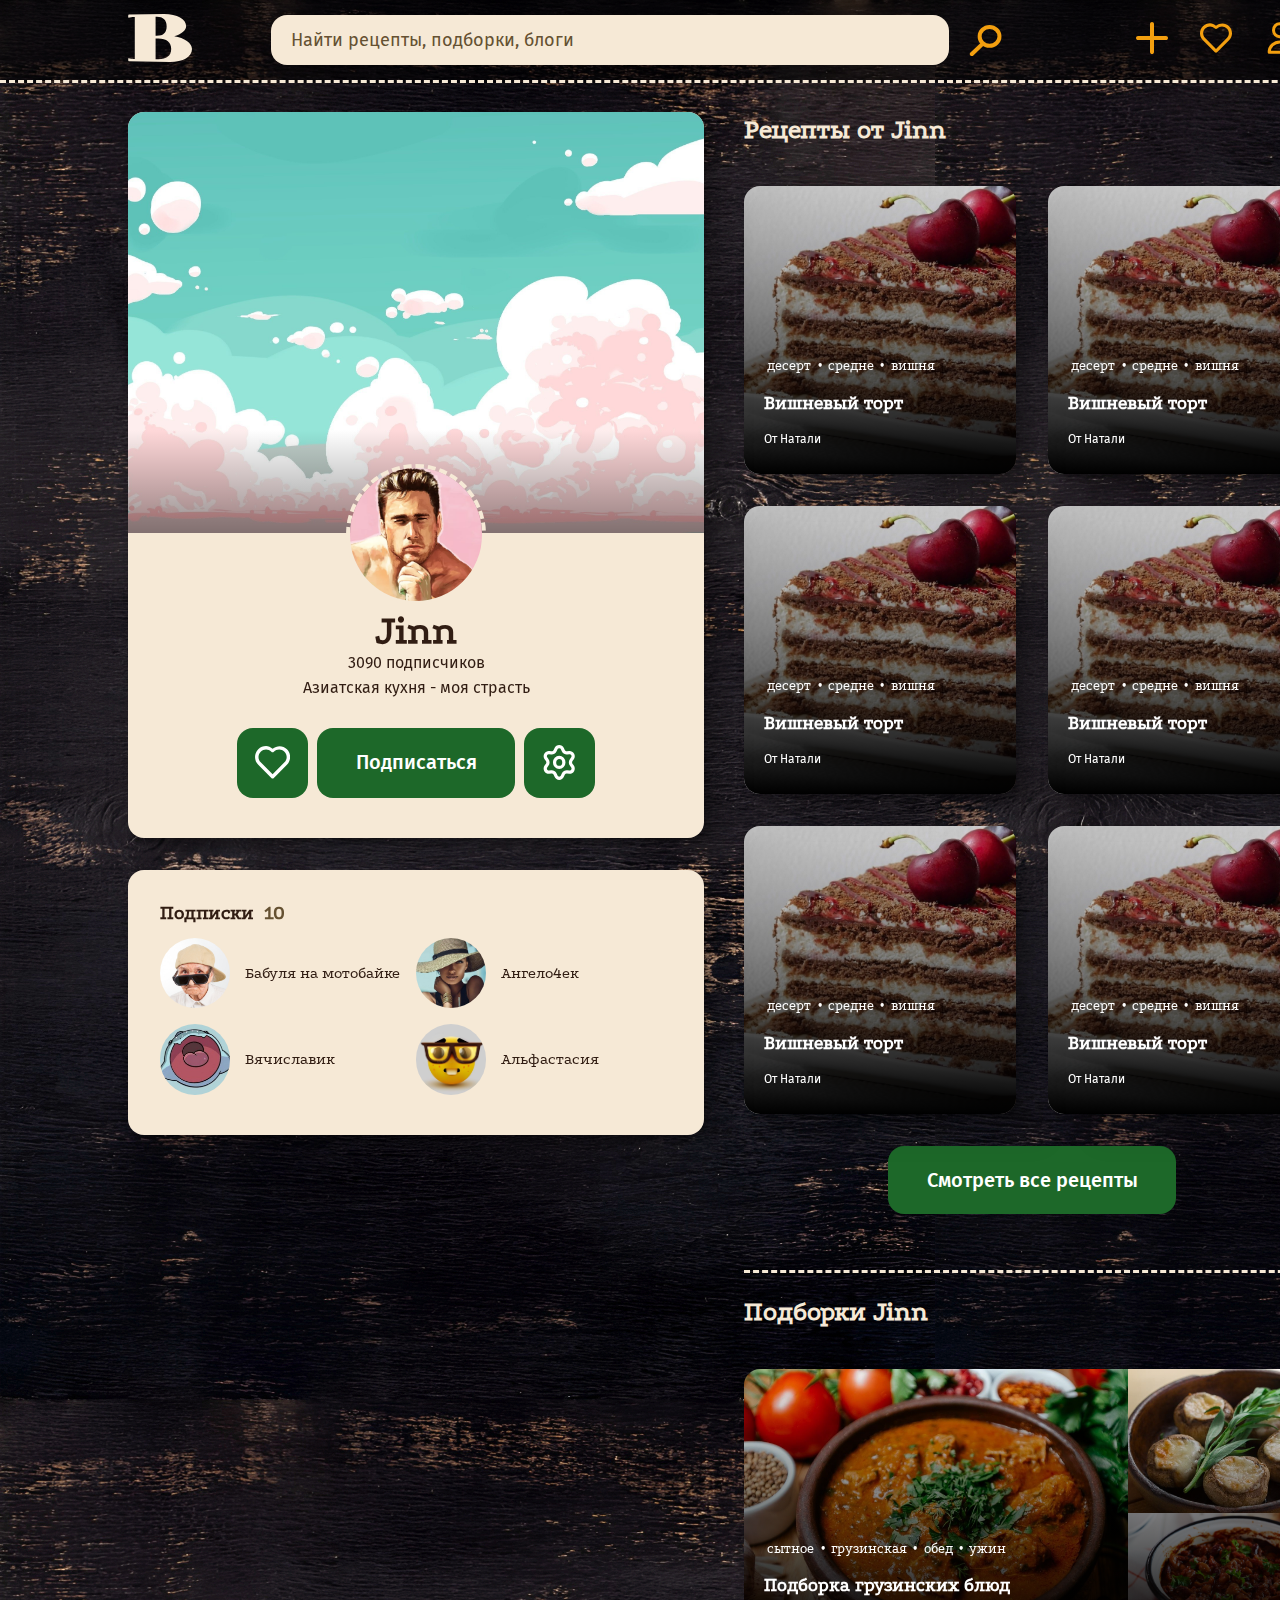
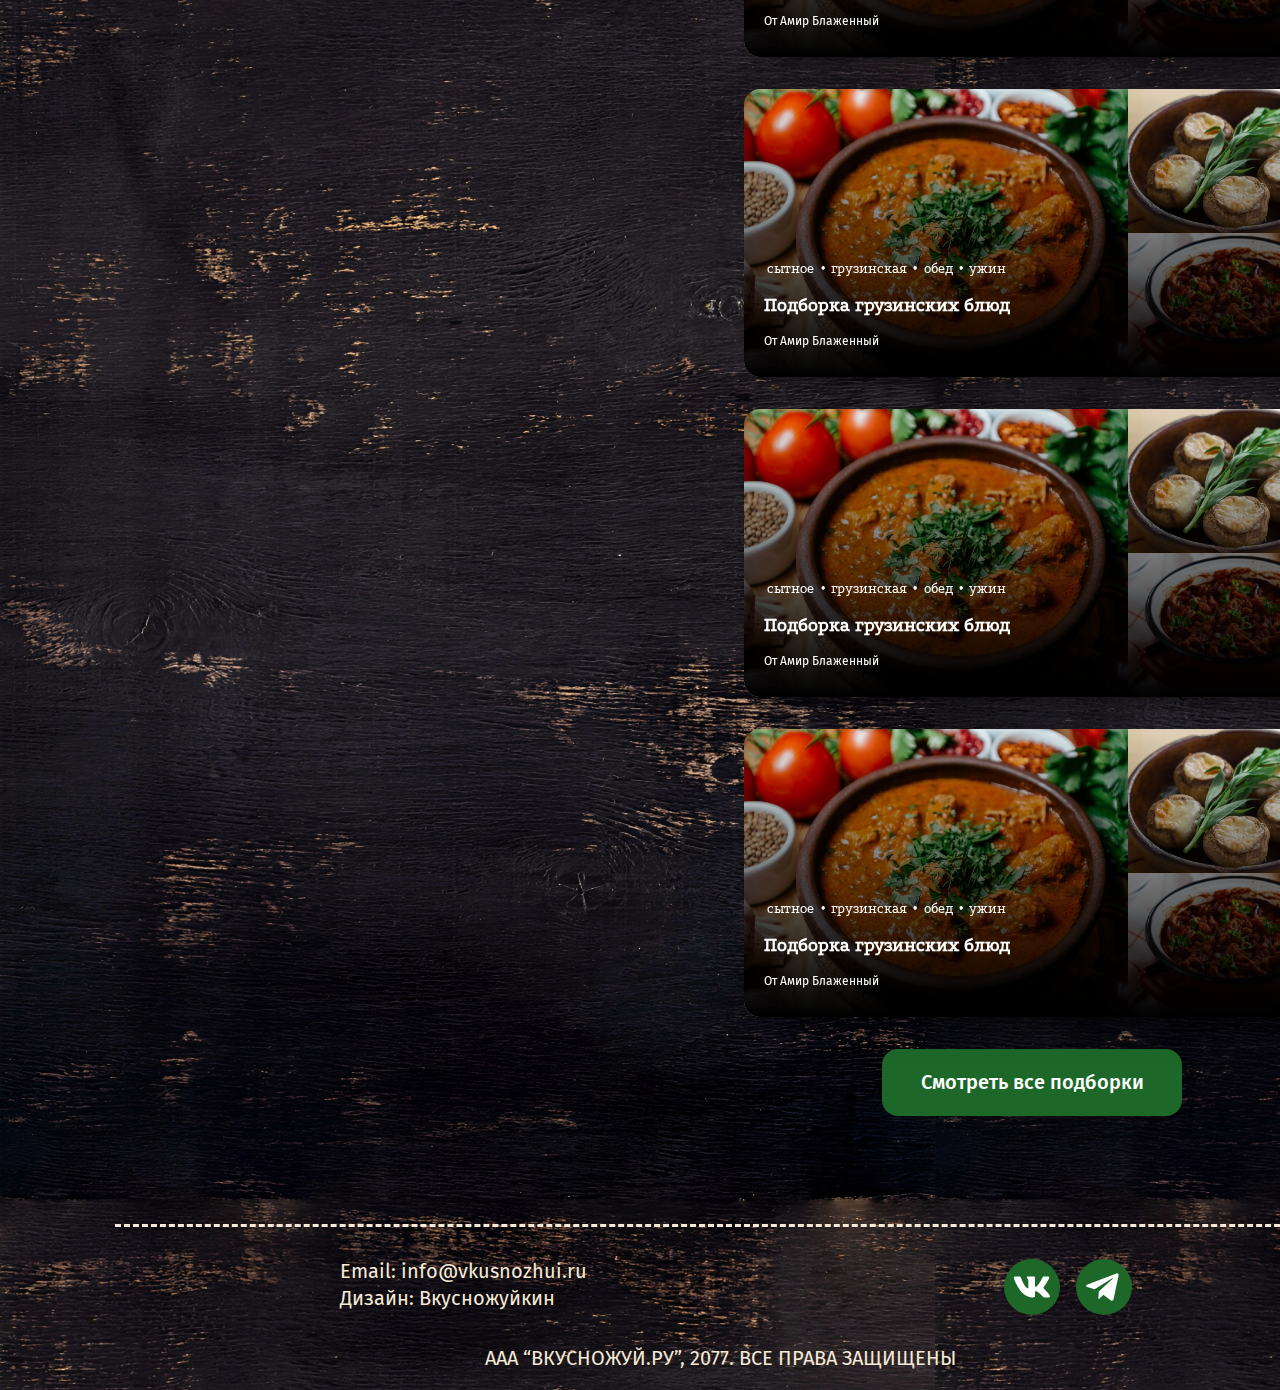
==== commit 5857d570: "recent-edits" ====
--- a/blog.html
+++ b/blog.html
@@ -18,7 +18,11 @@
     <div class="container">
         <header class="header">
             <div class="container__header">
-                <a href="./index.html" class="header__logo" style="background-image: url(../svg/logo.svg);"></a>  
+                <a href="index.html">
+                    <svg class="header__logo">
+                        <use href="svg/sprite.svg#logo"></use>
+                    </svg>
+                </a> 
                 <div class="header__search">
                     <form class="search-form">
                         <div class="search-form__content">
@@ -126,112 +130,112 @@
                 <section class="main-blog__content-recepts">
                     <h2 class="recepts__title">Рецепты от Jinn</h2>
                     <div class="recepts__content">
-                        <article class="recipe-modul">
-                            <div class="recipe-module__overlay"></div>
-                            <div class="recipe-module__image" style="background-image: url(jpg/preview/1.jpg);"></div>
-                            <div class="recipe-module__content">
-                                <ul class="recipe-block__tegs">
-                                    <li class="recipe-block__tegs-item">
-                                        <a class="recipe-block__tegs-a" href="#">десерт</a>
-                                    </li>
-                                    <li class="recipe-block__tegs-item">•</li>
-                                    <li class="recipe-block__tegs-item">
-                                        <a class="recipe-block__tegs-a" href="#">средне</a>
-                                    </li>
-                                    <li class="recipe-block__tegs-item">•</li>
-                                    <li class="recipe-block__tegs-item">
-                                        <a class="recipe-block__tegs-a" href="#">вишня</a>
-                                    </li>
-                                </ul>
-                                <h3 сlass="recipe-block__chapter">Вишневый торт</h3>
-                                <p class="recipe-block__user">От Натали</p>
-                            </div>
-                        </article>
-                        <article class="recipe-modul">
-                            <div class="recipe-module__overlay"></div>
-                            <div class="recipe-module__image" style="background-image: url(jpg/preview/1.jpg);"></div>
-                            <div class="recipe-module__content">
-                                <ul class="recipe-block__tegs">
-                                    <li class="recipe-block__tegs-item">
-                                        <a class="recipe-block__tegs-a" href="#">десерт</a>
-                                    </li>
-                                    <li class="recipe-block__tegs-item">•</li>
-                                    <li class="recipe-block__tegs-item">
-                                        <a class="recipe-block__tegs-a" href="#">средне</a>
-                                    </li>
-                                    <li class="recipe-block__tegs-item">•</li>
-                                    <li class="recipe-block__tegs-item">
-                                        <a class="recipe-block__tegs-a" href="#">вишня</a>
-                                    </li>
-                                </ul>
-                                <h3 сlass="recipe-block__chapter">Вишневый торт</h3>
-                                <p class="recipe-block__user">От Натали</p>
-                            </div>
-                        </article>
-                        <article class="recipe-modul">
-                            <div class="recipe-module__overlay"></div>
-                            <div class="recipe-module__image" style="background-image: url(jpg/preview/1.jpg);"></div>
-                            <div class="recipe-module__content">
-                                <ul class="recipe-block__tegs">
-                                    <li class="recipe-block__tegs-item">
-                                        <a class="recipe-block__tegs-a" href="#">десерт</a>
-                                    </li>
-                                    <li class="recipe-block__tegs-item">•</li>
-                                    <li class="recipe-block__tegs-item">
-                                        <a class="recipe-block__tegs-a" href="#">средне</a>
-                                    </li>
-                                    <li class="recipe-block__tegs-item">•</li>
-                                    <li class="recipe-block__tegs-item">
-                                        <a class="recipe-block__tegs-a" href="#">вишня</a>
-                                    </li>
-                                </ul>
-                                <h3 сlass="recipe-block__chapter">Вишневый торт</h3>
-                                <p class="recipe-block__user">От Натали</p>
-                            </div>
-                        </article>
-                        <article class="recipe-modul">
-                            <div class="recipe-module__overlay"></div>
-                            <div class="recipe-module__image" style="background-image: url(jpg/preview/1.jpg);"></div>
-                            <div class="recipe-module__content">
-                                <ul class="recipe-block__tegs">
-                                    <li class="recipe-block__tegs-item">
-                                        <a class="recipe-block__tegs-a" href="#">десерт</a>
-                                    </li>
-                                    <li class="recipe-block__tegs-item">•</li>
-                                    <li class="recipe-block__tegs-item">
-                                        <a class="recipe-block__tegs-a" href="#">средне</a>
-                                    </li>
-                                    <li class="recipe-block__tegs-item">•</li>
-                                    <li class="recipe-block__tegs-item">
-                                        <a class="recipe-block__tegs-a" href="#">вишня</a>
-                                    </li>
-                                </ul>
-                                <h3 сlass="recipe-block__chapter">Вишневый торт</h3>
-                                <p class="recipe-block__user">От Натали</p>
-                            </div>
-                        </article>
-                        <article class="recipe-modul">
-                            <div class="recipe-module__overlay"></div>
-                            <div class="recipe-module__image" style="background-image: url(jpg/preview/1.jpg);"></div>
-                            <div class="recipe-module__content">
-                                <ul class="recipe-block__tegs">
-                                    <li class="recipe-block__tegs-item">
-                                        <a class="recipe-block__tegs-a" href="#">десерт</a>
-                                    </li>
-                                    <li class="recipe-block__tegs-item">•</li>
-                                    <li class="recipe-block__tegs-item">
-                                        <a class="recipe-block__tegs-a" href="#">средне</a>
-                                    </li>
-                                    <li class="recipe-block__tegs-item">•</li>
-                                    <li class="recipe-block__tegs-item">
-                                        <a class="recipe-block__tegs-a" href="#">вишня</a>
-                                    </li>
-                                </ul>
-                                <h3 сlass="recipe-block__chapter">Вишневый торт</h3>
-                                <p class="recipe-block__user">От Натали</p>
-                            </div>
-                        </article>
-                        <article class="recipe-modul">
+                        <article class="recipe-modul" onclick="location.href= ('recept-page.html');">
+                            <div class="recipe-module__overlay"></div>
+                            <div class="recipe-module__image" style="background-image: url(jpg/preview/1.jpg);"></div>
+                            <div class="recipe-module__content">
+                                <ul class="recipe-block__tegs">
+                                    <li class="recipe-block__tegs-item">
+                                        <a class="recipe-block__tegs-a" href="#">десерт</a>
+                                    </li>
+                                    <li class="recipe-block__tegs-item">•</li>
+                                    <li class="recipe-block__tegs-item">
+                                        <a class="recipe-block__tegs-a" href="#">средне</a>
+                                    </li>
+                                    <li class="recipe-block__tegs-item">•</li>
+                                    <li class="recipe-block__tegs-item">
+                                        <a class="recipe-block__tegs-a" href="#">вишня</a>
+                                    </li>
+                                </ul>
+                                <h3 сlass="recipe-block__chapter">Вишневый торт</h3>
+                                <p class="recipe-block__user">От Натали</p>
+                            </div>
+                        </article>
+                        <article class="recipe-modul" onclick="location.href= ('recept-page.html');">
+                            <div class="recipe-module__overlay"></div>
+                            <div class="recipe-module__image" style="background-image: url(jpg/preview/1.jpg);"></div>
+                            <div class="recipe-module__content">
+                                <ul class="recipe-block__tegs">
+                                    <li class="recipe-block__tegs-item">
+                                        <a class="recipe-block__tegs-a" href="#">десерт</a>
+                                    </li>
+                                    <li class="recipe-block__tegs-item">•</li>
+                                    <li class="recipe-block__tegs-item">
+                                        <a class="recipe-block__tegs-a" href="#">средне</a>
+                                    </li>
+                                    <li class="recipe-block__tegs-item">•</li>
+                                    <li class="recipe-block__tegs-item">
+                                        <a class="recipe-block__tegs-a" href="#">вишня</a>
+                                    </li>
+                                </ul>
+                                <h3 сlass="recipe-block__chapter">Вишневый торт</h3>
+                                <p class="recipe-block__user">От Натали</p>
+                            </div>
+                        </article>
+                        <article class="recipe-modul" onclick="location.href= ('recept-page.html');">
+                            <div class="recipe-module__overlay"></div>
+                            <div class="recipe-module__image" style="background-image: url(jpg/preview/1.jpg);"></div>
+                            <div class="recipe-module__content">
+                                <ul class="recipe-block__tegs">
+                                    <li class="recipe-block__tegs-item">
+                                        <a class="recipe-block__tegs-a" href="#">десерт</a>
+                                    </li>
+                                    <li class="recipe-block__tegs-item">•</li>
+                                    <li class="recipe-block__tegs-item">
+                                        <a class="recipe-block__tegs-a" href="#">средне</a>
+                                    </li>
+                                    <li class="recipe-block__tegs-item">•</li>
+                                    <li class="recipe-block__tegs-item">
+                                        <a class="recipe-block__tegs-a" href="#">вишня</a>
+                                    </li>
+                                </ul>
+                                <h3 сlass="recipe-block__chapter">Вишневый торт</h3>
+                                <p class="recipe-block__user">От Натали</p>
+                            </div>
+                        </article>
+                        <article class="recipe-modul" onclick="location.href= ('recept-page.html');">
+                            <div class="recipe-module__overlay"></div>
+                            <div class="recipe-module__image" style="background-image: url(jpg/preview/1.jpg);"></div>
+                            <div class="recipe-module__content">
+                                <ul class="recipe-block__tegs">
+                                    <li class="recipe-block__tegs-item">
+                                        <a class="recipe-block__tegs-a" href="#">десерт</a>
+                                    </li>
+                                    <li class="recipe-block__tegs-item">•</li>
+                                    <li class="recipe-block__tegs-item">
+                                        <a class="recipe-block__tegs-a" href="#">средне</a>
+                                    </li>
+                                    <li class="recipe-block__tegs-item">•</li>
+                                    <li class="recipe-block__tegs-item">
+                                        <a class="recipe-block__tegs-a" href="#">вишня</a>
+                                    </li>
+                                </ul>
+                                <h3 сlass="recipe-block__chapter">Вишневый торт</h3>
+                                <p class="recipe-block__user">От Натали</p>
+                            </div>
+                        </article>
+                        <article class="recipe-modul" onclick="location.href= ('recept-page.html');">
+                            <div class="recipe-module__overlay"></div>
+                            <div class="recipe-module__image" style="background-image: url(jpg/preview/1.jpg);"></div>
+                            <div class="recipe-module__content">
+                                <ul class="recipe-block__tegs">
+                                    <li class="recipe-block__tegs-item">
+                                        <a class="recipe-block__tegs-a" href="#">десерт</a>
+                                    </li>
+                                    <li class="recipe-block__tegs-item">•</li>
+                                    <li class="recipe-block__tegs-item">
+                                        <a class="recipe-block__tegs-a" href="#">средне</a>
+                                    </li>
+                                    <li class="recipe-block__tegs-item">•</li>
+                                    <li class="recipe-block__tegs-item">
+                                        <a class="recipe-block__tegs-a" href="#">вишня</a>
+                                    </li>
+                                </ul>
+                                <h3 сlass="recipe-block__chapter">Вишневый торт</h3>
+                                <p class="recipe-block__user">От Натали</p>
+                            </div>
+                        </article>
+                        <article class="recipe-modul" onclick="location.href= ('recept-page.html');">
                             <div class="recipe-module__overlay"></div>
                             <div class="recipe-module__image" style="background-image: url(jpg/preview/1.jpg);"></div>
                             <div class="recipe-module__content">
@@ -253,7 +257,7 @@
                             </div>
                         </article>
                     </div>
-                    <button class="recepts__button">Смотреть все рецепты</button>
+                    <button class="recepts__button" onclick="location.href= ('search.html');">Смотреть все рецепты</button>
                 </section>
                 <section class="main-blog__content-compilations">
                     <h2 class="compilations__title">Подборки Jinn</h2>
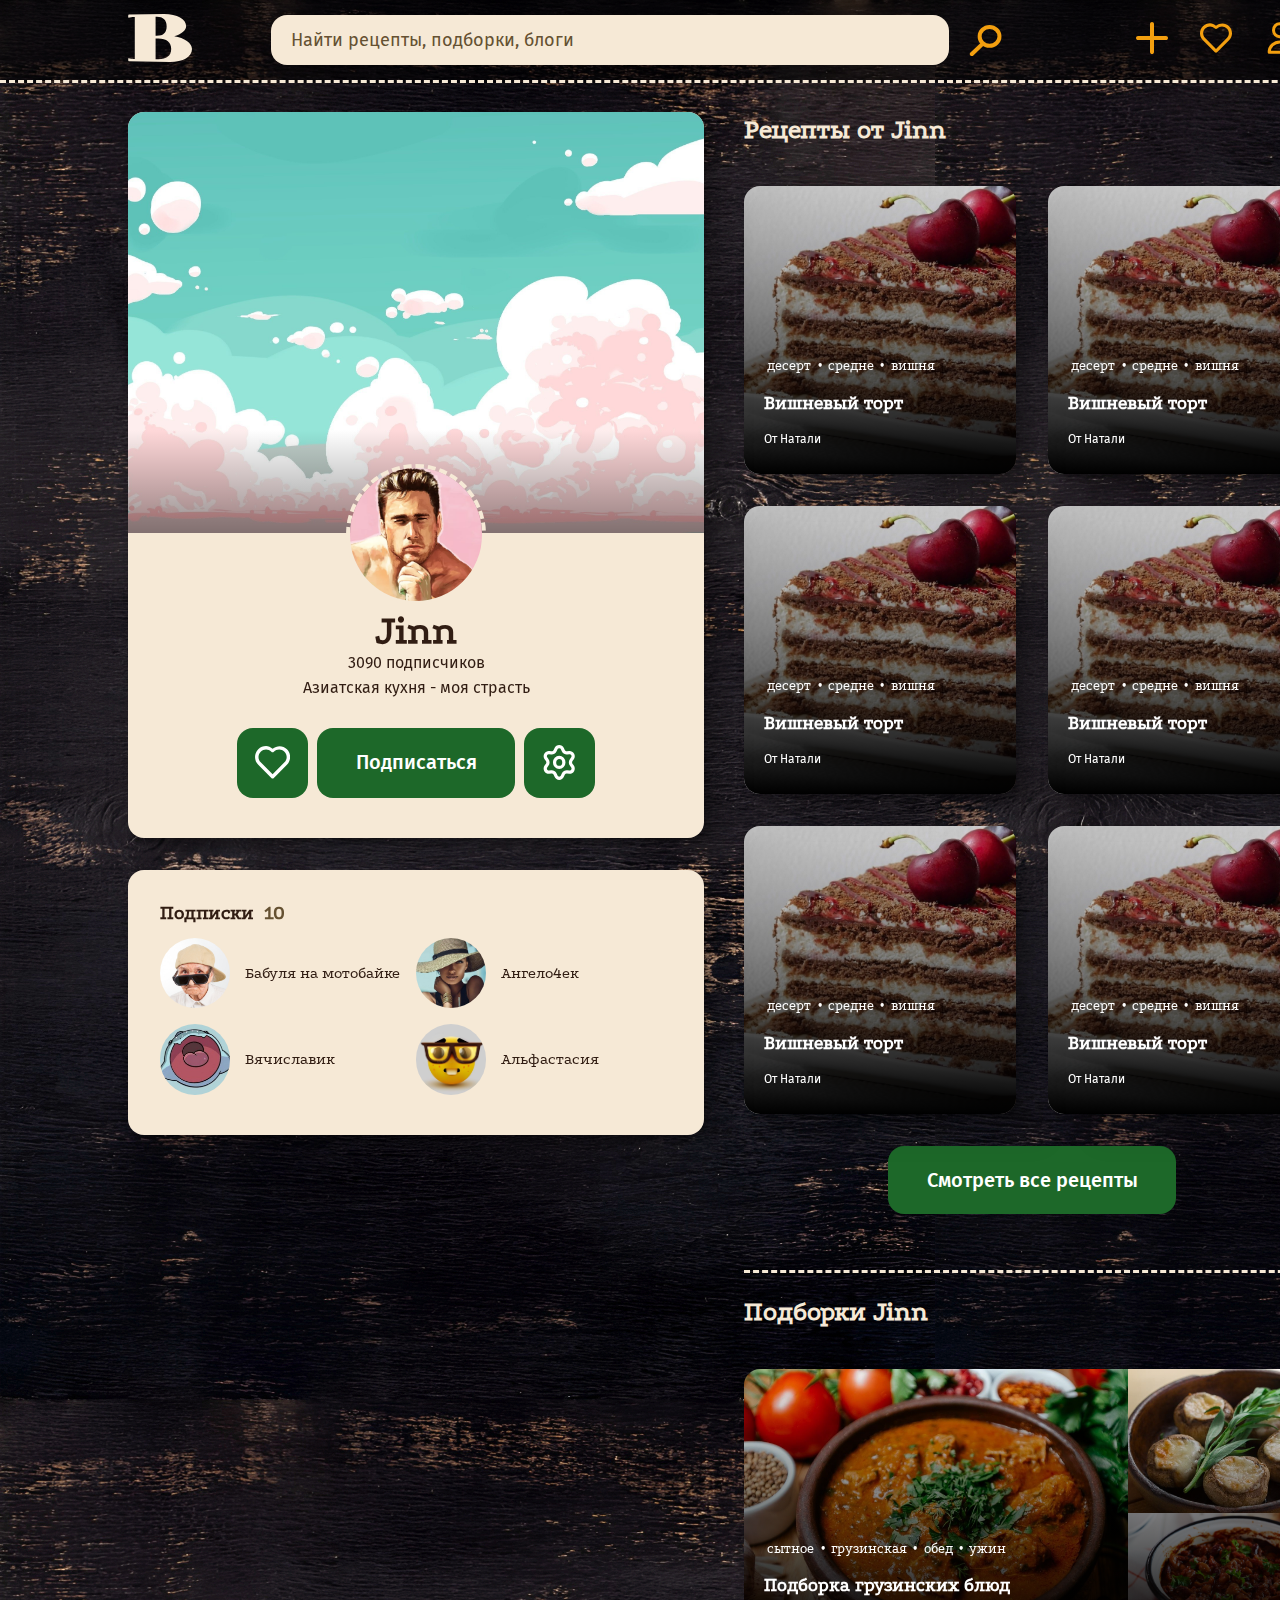
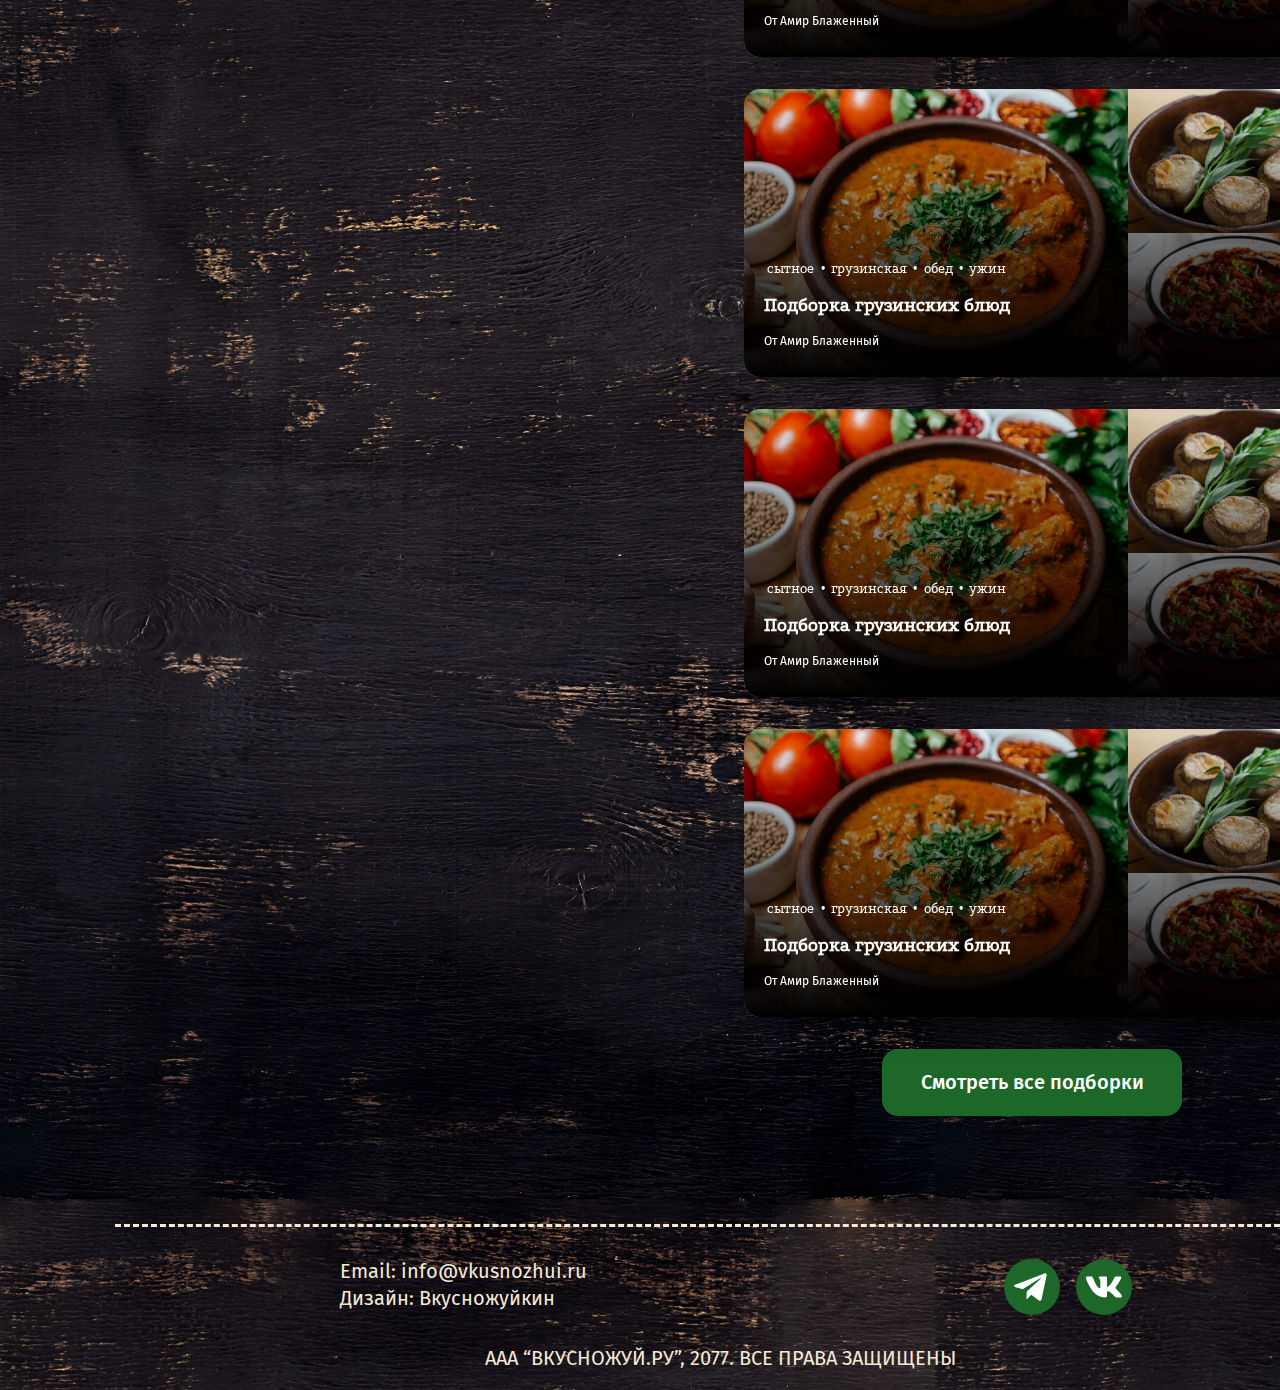
==== commit 596a516f: "correct-svg" ====
--- a/blog.html
+++ b/blog.html
@@ -382,8 +382,12 @@
                     <li class="footer__info-item">Дизайн: Вкусножуйкин</li>
                 </ul>
                 <ul class="footer__social">
-                    <a href="#" class="footer__social-item" style="background-image: url(../svg/VK.svg);"></a>
-                    <a href="#" class="footer__social-item" style="background-image: url(../svg/TG.svg);"></a>  
+                    <svg class="footer__social-item">
+                        <use href="svg/sprite.svg#tg"></use>
+                    </svg>
+                    <svg class="footer__social-item">
+                        <use href="svg/sprite.svg#vk"></use>
+                    </svg> 
                 </ul>
             </div>
             <p class="footer__copyright">ААА “ВКУСНОЖУЙ.РУ”, 2077. ВСЕ ПРАВА ЗАЩИЩЕНЫ</p>
